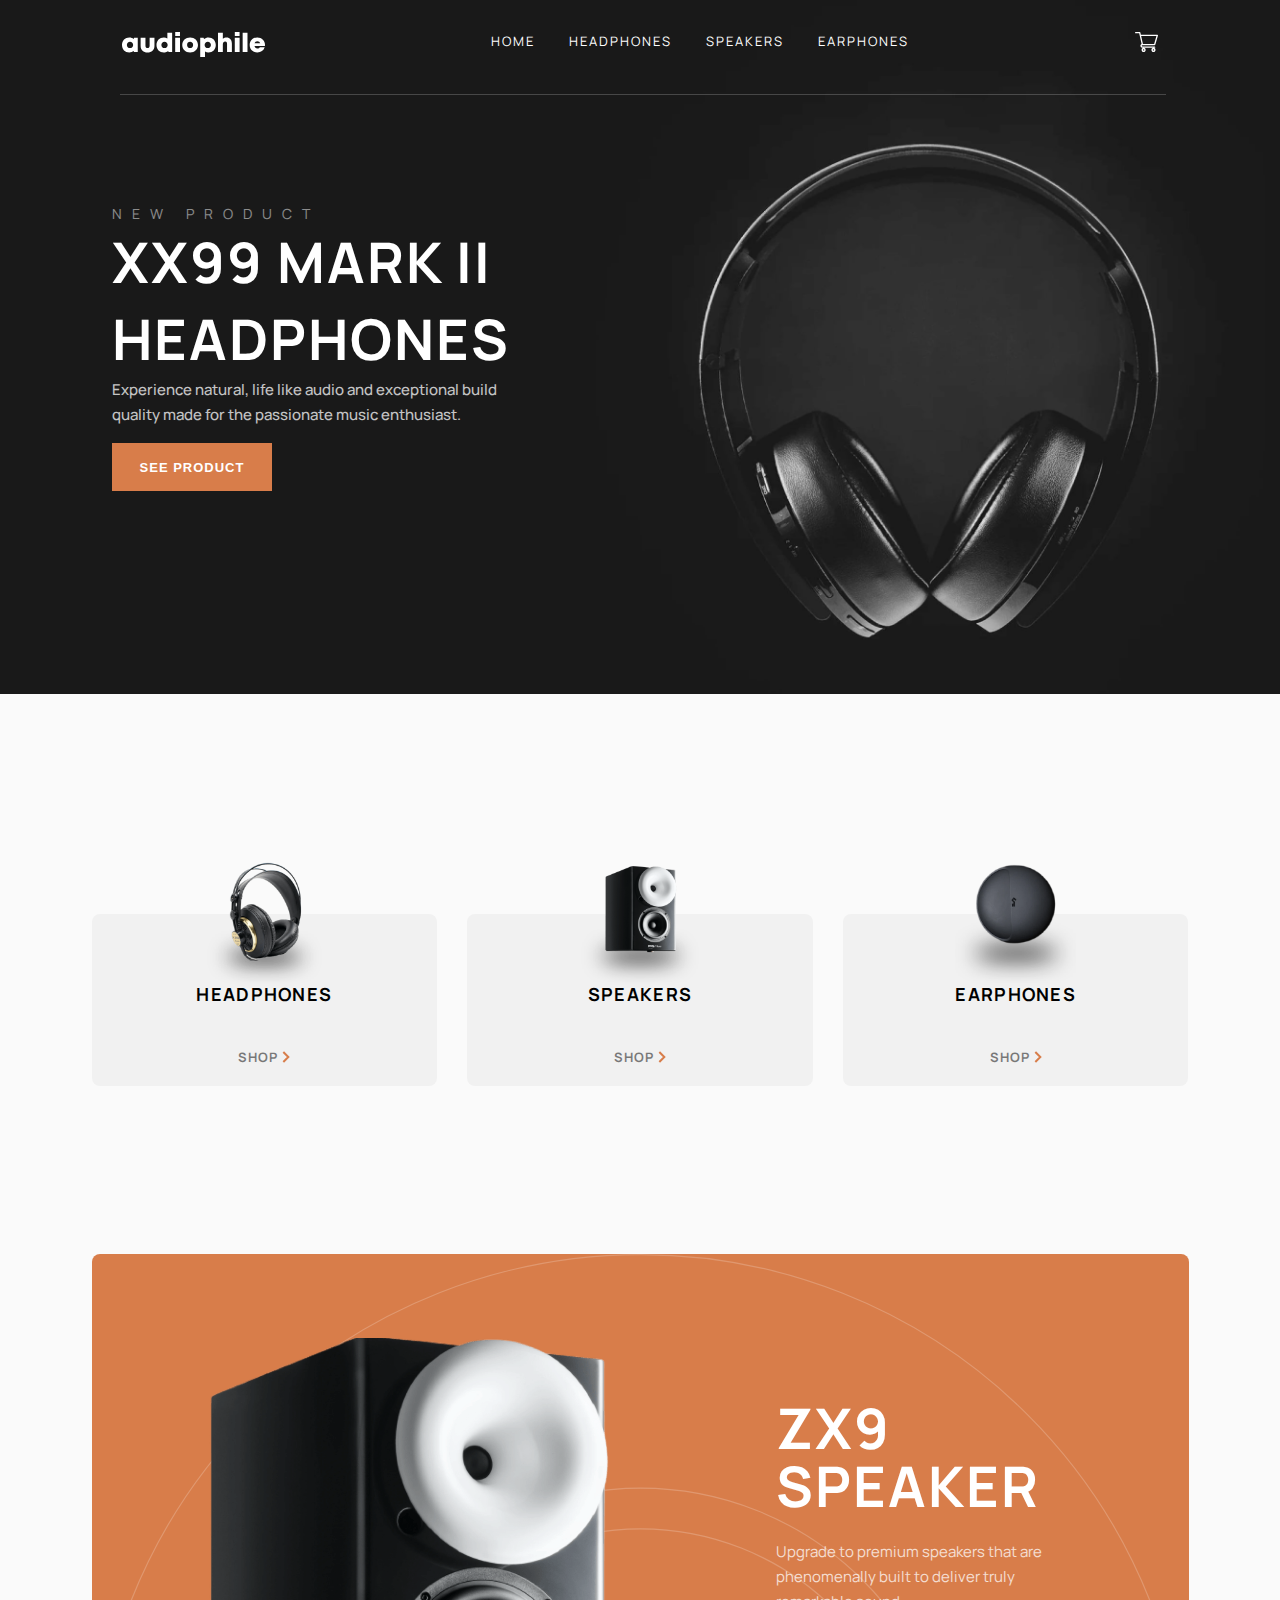
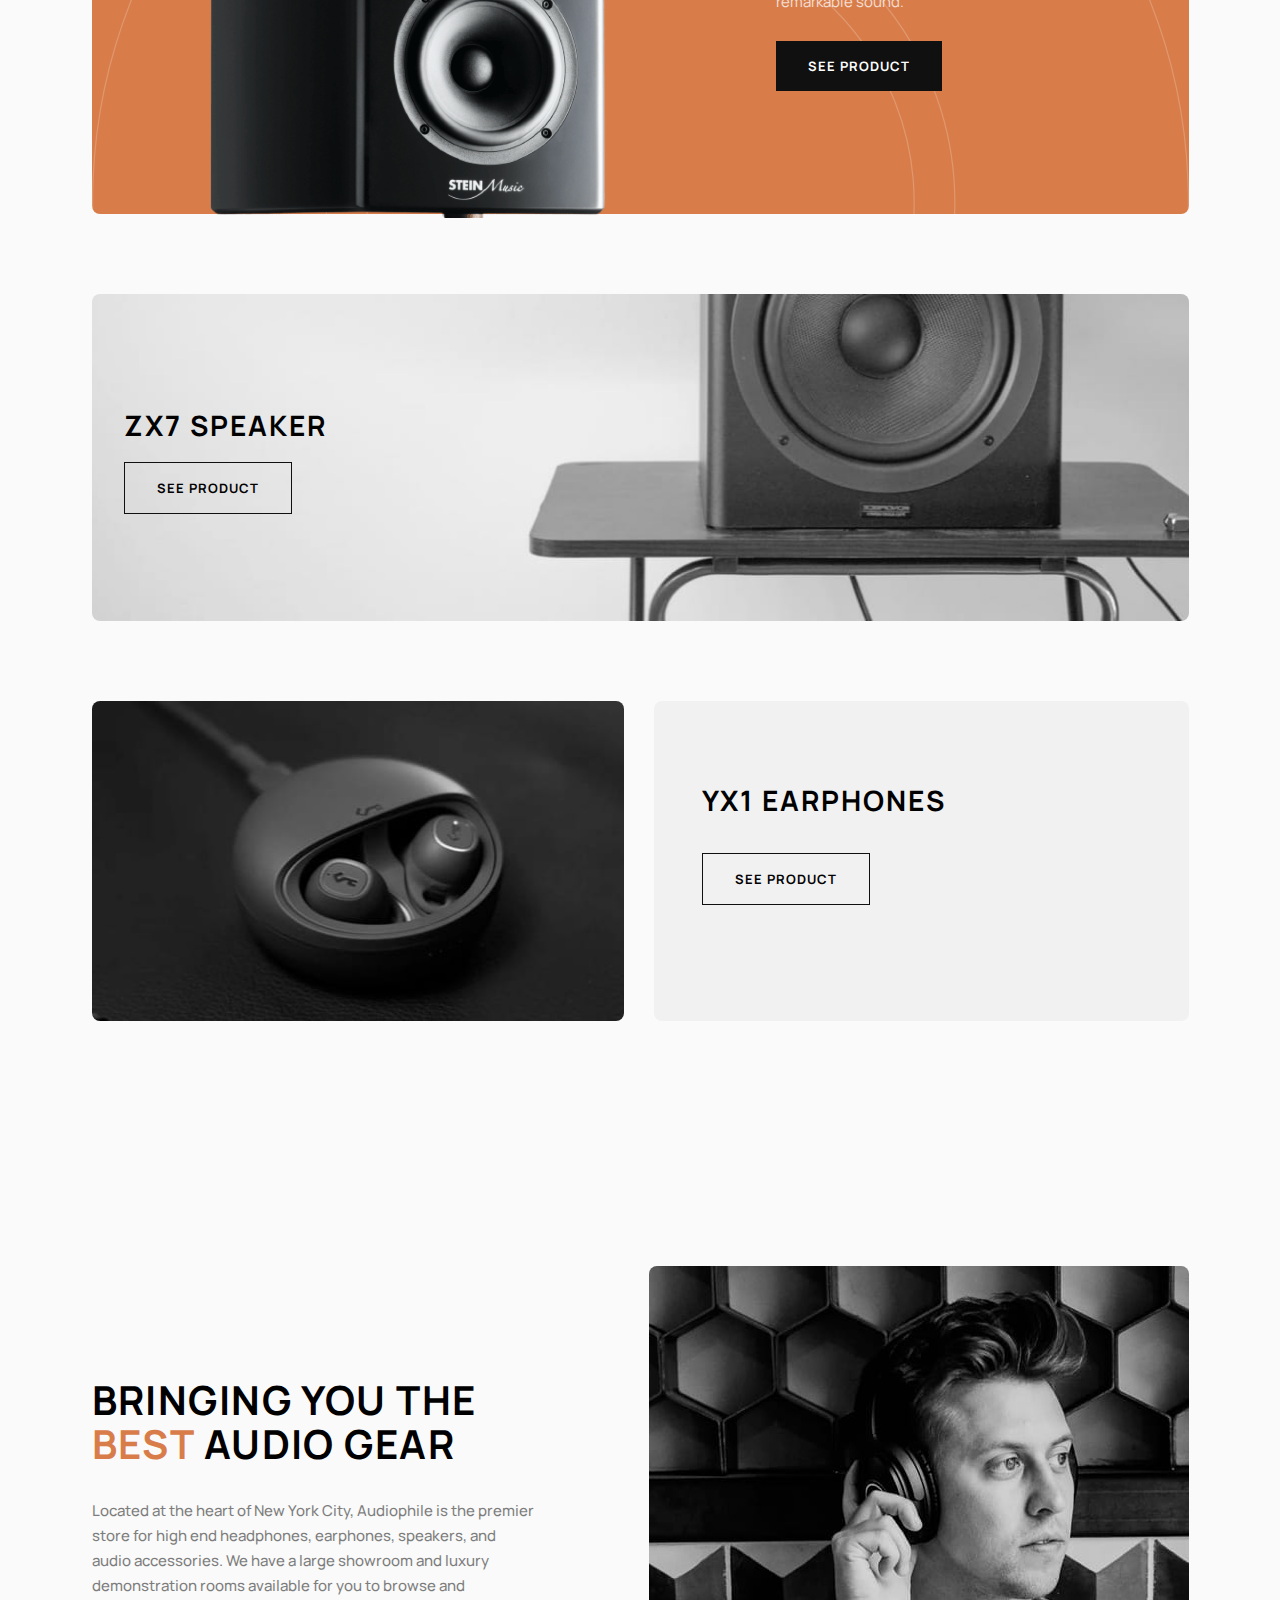
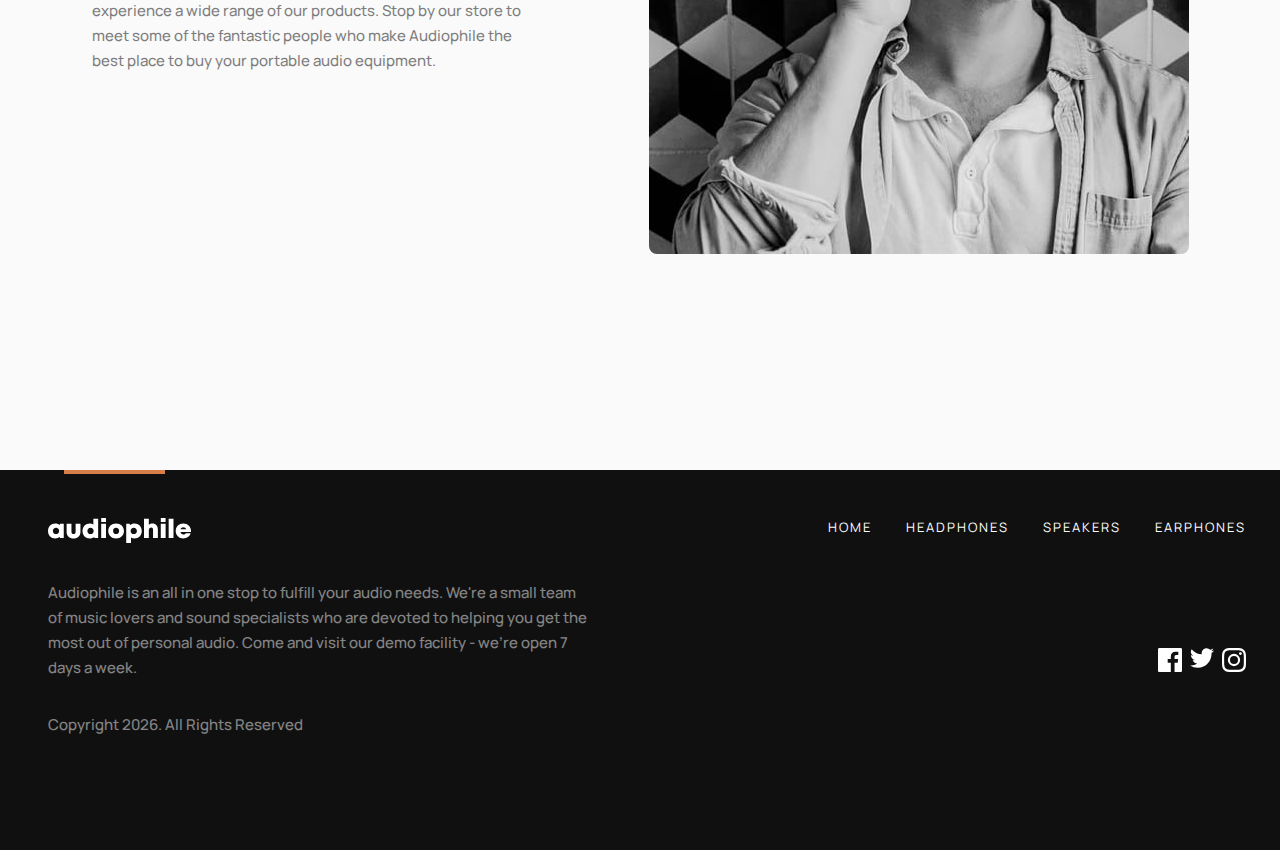
==== index.html @ dd39968d "updated files" ====
<!DOCTYPE html>
<html lang="en">
  <head>
    <meta charset="UTF-8" />
    <meta name="viewport" content="width=device-width, initial-scale=1.0" />

    <link
      rel="icon"
      type="image/png"
      sizes="32x32"
      href="./assets/favicon-32x32.png"
    />

    <title>Frontend Mentor | Audiophile e-commerce website</title>
    <link rel="stylesheet" href="style.css" />
  </head>
  <body>
    <nav class="home-nav">
      <div class="nav-logo-menu">
        <button class="menu-btn">
          <img
            src="./assets/shared/tablet/icon-hamburger.svg"
            alt="menu-icon"
          />
        </button>
        <a href="index.html" class="logo"
          ><img src="./assets/shared/desktop/logo.svg" alt="logo"
        /></a>
      </div>

      <ul class="nav-links">
        <li class="nav-link"><a href="index.html"> Home</a></li>
        <li class="nav-link"><a href="headphones.html"> Headphones</a></li>
        <li class="nav-link"><a href="speakers.html"> Speakers</a></li>
        <li class="nav-link"><a href="earphones.html"> Earphones</a></li>
      </ul>
      <div class="nav-cart-section">
        <img
          class="nav-cart"
          src="assets/shared/desktop/icon-cart.svg"
          alt="cart"
        />
      </div>
      <div class="side-menu hide">
        <div class="nav-logo-menu">
          <a href="index.html" class="logo"
            ><img src="./assets/shared/desktop/logo.svg" alt="logo"
          /></a>
          <span class="remove-menu"><i class="bi bi-x-lg"></i></span>
        </div>
        <ul class="side-links">
          <li class="nav-link">
            <i class="bi bi-house"></i><a href="index.html"> Home</a>
          </li>
          <li class="nav-link">
            <i class="bi bi-headphones"></i
            ><a href="headphones.html"> Headphones</a>
          </li>
          <li class="nav-link">
            <i class="bi bi-speaker"></i><a href="speakers.html"> Speakers</a>
          </li>
          <li class="nav-link">
            <i class="bi bi-earbuds"></i><a href="earphones.html"> Earphones</a>
          </li>
        </ul>
      </div>
    </nav>

    <div class="nav-border-bottom"></div>

    <div class="hero">
      <div class="hero-content">
        <p class="hero-subtitle">New product</p>
        <h1>XX99 Mark II Headphones</h1>
        <p>
          Experience natural, life like audio and exceptional build quality made
          for the passionate music enthusiast.
        </p>
        <button class="hero-button btn btn-primary">
          <a href="product-xx99-mark-two-headphones.html">See product</a>
        </button>
      </div>
    </div>
    <main>
      <article class="product-list-home">
        <!-- headphones -->
        <section>
          <img
            src="assets/shared/desktop/image-category-thumbnail-headphones.png"
            alt="speakers"
            class="thumbnail"
          />
          <h4>Headphones</h4>
          <a href="headphones.html" class="shop">
            <span>Shop </span
            ><img
              src="assets/shared/desktop/icon-arrow-right.svg"
              alt="right arrow"
              class="right-arrow"
          /></a>
        </section>
        <!-- speakers -->
        <section>
          <img
            src="assets/shared/desktop/image-category-thumbnail-speakers.png"
            alt="speaker"
            class="thumbnail"
          />
          <h4>Speakers</h4>
          <a href="speakers.html" class="shop"
            ><span>Shop </span>
            <img
              src="assets/shared/desktop/icon-arrow-right.svg"
              alt="right arrow"
              class="right-arrow"
          /></a>
        </section>
        <!-- earphones -->
        <section>
          <img
            src="assets/shared/desktop/image-category-thumbnail-earphones.png"
            alt="earphones"
            class="thumbnail"
          />
          <h4>Earphones</h4>
          <a href="earphones.html" class="shop"
            ><span>Shop </span
            ><img
              src="assets/shared/desktop/icon-arrow-right.svg"
              alt="right arrow"
              class="right-arrow"
          /></a>
        </section>
      </article>

      <article class="zx9-speaker-home">
        <div>
          <img
            src="assets/home/desktop/image-speaker-zx9.png"
            alt="zx9 speaker"
          />
        </div>

        <section>
          <h2>ZX9 speaker</h2>
          <p>
            Upgrade to premium speakers that are phenomenally built to deliver
            truly remarkable sound.
          </p>
          <a href="product-zx9-speaker.html" class="btn btn-dark"
            >see product</a
          >
        </section>
      </article>

      <article class="zx7-speaker-home">
        <div>
          <h2>ZX7 speaker</h2>
          <a href="product-earphones.html" class="btn btn-light">see product</a>
        </div>
      </article>

      <article class="yx1-earphones-home">
        <div>
          <img
            src="assets/home/desktop/image-earphones-yx1.jpg"
            alt="yx1-earphones"
          />
        </div>
        <div class="yx1-earphones-section">
          <h2>YX1 earphones</h2>
          <a href="product-earphones.html" class="btn btn-light">see product</a>
        </div>
      </article>

      <!--  -->
      <article class="best-gear-home">
        <section>
          <h2>Bringing you the <span class="best"> best </span> audio gear</h2>
          <p>
            Located at the heart of New York City, Audiophile is the premier
            store for high end headphones, earphones, speakers, and audio
            accessories. We have a large showroom and luxury demonstration rooms
            available for you to browse and experience a wide range of our
            products. Stop by our store to meet some of the fantastic people who
            make Audiophile the best place to buy your portable audio equipment.
          </p>
        </section>
        <div class="audio-gear-img"></div>
      </article>

      <!-- Best audio gear -->
      <!-- <article class="page-product reverse-div" id="audio-gear">
     
      <div class="page-product-info reverse-text">
         <h2> Bringing you the <span class="best">best</span>
           audio gear</h2> 
         <p> Located at the heart of New York City, Audiophile is the premier store for high end headphones,
  earphones, speakers, and audio accessories. We have a large showroom and luxury demonstration
  rooms available for you to browse and experience a wide range of our products. Stop by our store
  to meet some of the fantastic people who make Audiophile the best place to buy your portable
  audio equipment.</p>
  
  
  
      </div>
        <div class="audio-gear-img page-product-img reverse-img">

      </div>
      
    </article> -->
    </main>

    <footer>
      <div class="footer-border"></div>
      <div>
        <a href="index.html" class="footer-logo"
          ><img src="assets/shared/desktop/logo.svg" alt="logo"
        /></a>
        <p class="footer-info">
          Audiophile is an all in one stop to fulfill your audio needs. We're a
          small team of music lovers and sound specialists who are devoted to
          helping you get the most out of personal audio. Come and visit our
          demo facility - we’re open 7 days a week.
        </p>
        <!-- html & actual year -->
        <p class="copyright">
          Copyright <span class="year"></span>. All Rights Reserved
        </p>
      </div>

      <div class="footer-left">
        <ul class="footer-links">
          <li class="footer-link"><a href="index.html"> Home</a></li>
          <li class="footer-link"><a href="headphones.html"> Headphones</a></li>
          <li class="footer-link"><a href="speakers.html"> Speakers</a></li>
          <li class="footer-link"><a href="earphones.html"> Earphones</a></li>
        </ul>
        <!-- social links -->
        <div class="social-links-footer">
          <!-- facebook -->
          <a href="https://www.facebook.com/" target="_blank">
            <svg width="24" height="24" xmlns="http://www.w3.org/2000/svg">
              <path
                d="M22.675 0H1.325C.593 0 0 .593 0 1.325v21.351C0 23.407.593 24 1.325 24H12.82v-9.294H9.692v-3.622h3.128V8.413c0-3.1 1.893-4.788 4.659-4.788 1.325 0 2.463.099 2.795.143v3.24l-1.918.001c-1.504 0-1.795.715-1.795 1.763v2.313h3.587l-.467 3.622h-3.12V24h6.116c.73 0 1.323-.593 1.323-1.325V1.325C24 .593 23.407 0 22.675 0z"
                fill="#FFF"
                fill-rule="nonzero"
              />
            </svg>
          </a>
          <!-- twitter -->
          <a href="https://twitter.com/home" target="_blank">
            <svg width="24" height="20" xmlns="http://www.w3.org/2000/svg">
              <path
                d="M24 2.557a9.83 9.83 0 01-2.828.775A4.932 4.932 0 0023.337.608a9.864 9.864 0 01-3.127 1.195A4.916 4.916 0 0016.616.248c-3.179 0-5.515 2.966-4.797 6.045A13.978 13.978 0 011.671 1.149a4.93 4.93 0 001.523 6.574 4.903 4.903 0 01-2.229-.616c-.054 2.281 1.581 4.415 3.949 4.89a4.935 4.935 0 01-2.224.084 4.928 4.928 0 004.6 3.419A9.9 9.9 0 010 17.54a13.94 13.94 0 007.548 2.212c9.142 0 14.307-7.721 13.995-14.646A10.025 10.025 0 0024 2.557z"
                fill="#FFF"
                fill-rule="nonzero"
              />
            </svg>
          </a>

          <!-- instagram -->
          <a href="https://www.instagram.com/" target="_blank">
            <svg width="24" height="24" xmlns="http://www.w3.org/2000/svg">
              <path
                d="M12 2.163c3.204 0 3.584.012 4.85.07 3.252.148 4.771 1.691 4.919 4.919.058 1.265.069 1.645.069 4.849 0 3.205-.012 3.584-.069 4.849-.149 3.225-1.664 4.771-4.919 4.919-1.266.058-1.644.07-4.85.07-3.204 0-3.584-.012-4.849-.07-3.26-.149-4.771-1.699-4.919-4.92-.058-1.265-.07-1.644-.07-4.849 0-3.204.013-3.583.07-4.849.149-3.227 1.664-4.771 4.919-4.919 1.266-.057 1.645-.069 4.849-.069zM12 0C8.741 0 8.333.014 7.053.072 2.695.272.273 2.69.073 7.052.014 8.333 0 8.741 0 12c0 3.259.014 3.668.072 4.948.2 4.358 2.618 6.78 6.98 6.98C8.333 23.986 8.741 24 12 24c3.259 0 3.668-.014 4.948-.072 4.354-.2 6.782-2.618 6.979-6.98.059-1.28.073-1.689.073-4.948 0-3.259-.014-3.667-.072-4.947-.196-4.354-2.617-6.78-6.979-6.98C15.668.014 15.259 0 12 0zm0 5.838a6.162 6.162 0 100 12.324 6.162 6.162 0 000-12.324zM12 16a4 4 0 110-8 4 4 0 010 8zm6.406-11.845a1.44 1.44 0 100 2.881 1.44 1.44 0 000-2.881z"
                fill="#FFF"
                fill-rule="nonzero"
              />
            </svg>
          </a>
        </div>
      </div>
    </footer>

    <aside class="cart-menu hide">
      <article class="cart-article">
        <header>
          <h3>cart <span class="cart-quantity">( 3 )</span></h3>
          <p class="remove-all">Remove all</p>
        </header>
        <div class="cart-list"></div>

        <div class="cart-total-section">
          <h4 class="total">total</h4>
          <h5 class="cart-total"></h5>
        </div>

        <div class="checkout-section">
          <button class="btn btn-primary checkout-button">
            <a href="checkout.html">checkout</a>
          </button>
        </div>
      </article>
    </aside>

    <script type="module" src="app.js"></script>
  </body>
</html>
---- style.css ----
@import url("https://fonts.googleapis.com/css2?family=Manrope:wght@500;700&display=swap");
@import url("https://cdn.jsdelivr.net/npm/bootstrap-icons@1.11.3/font/bootstrap-icons.min.css");

*,
::before,
::after {
  margin: 0;
  padding: 0;
  box-sizing: border-box;
}
:root {
  /* base colors - body and typography*/
  --gray-dark: #f1f1f1;
  --gray-light: #fafafa;
  --text-color: #000000;

  /* primary colors */
  --primary-color: #d87d4a;
  --primary-color-light: #fbaf85;

  /* neutrals */
  --white: #ffffff;
  --black: #101010;
}

body {
  font-family: "Manrope", sans-serif;
  background-color: var(--gray-light);
}

/* *******************  navigation  ************************** */
nav {
  /* background-color: var(--text-color); */
  display: flex;
  justify-content: space-between;
  padding: 2rem 121.6px;
  position: relative;
  z-index: 1;
}

a {
  color: var(--white);
  text-decoration: none;
}
button.add {
  color: var(--white);
}

ul {
  list-style: none;
  display: flex;
  gap: 34px;
  font-size: 13px;
  letter-spacing: 2px;
  text-transform: uppercase;
}

.nav-border-bottom {
  width: 81.75%;
  height: 0.1px;
  background-color: var(--white);
  opacity: 0.2;
  margin: 0 7.5rem;
  position: relative;
  z-index: 1;
}

.nav-link a:hover {
  color: var(--primary-color);
}
.nav-logo-menu {
  display: flex;
  gap: 1.5rem;
}
.menu-btn {
  border: none;
  background-color: transparent;
  cursor: pointer;
  display: none;
}

/* *****************   Cart    ************************** */
.nav-cart {
  cursor: pointer;
}
aside.cart-menu {
  background-color: rgba(0, 0, 0, 0.5);
  position: absolute;
  top: 0;
  bottom: 0;
  left: 0;
  right: 0;
}
.cart-article {
  display: grid;
  gap: 1rem;
  width: 377px;
  height: max-content;
  background-color: var(--white);
  position: absolute;
  right: 9%;
  top: 20%;
  border-radius: 8px;
  padding: 1rem;
  z-index: 999;
}
.cart-article header {
  display: flex;

  justify-content: space-between;
}
.cart-article header h3 {
  text-transform: uppercase;
}
.cart-article header p.remove-all {
  cursor: pointer;
}

.remove-all {
  color: gray;
  text-decoration: underline;
}
.remove-all:hover {
  color: var(--primary-color);
  text-decoration: underline;
}
.cart-article .cart-list-item {
  display: flex;
  text-transform: uppercase;
  gap: 1rem;
}
/* .cart-item-info{
  vertical-align: middle;
} */
.cart-item-info h5 {
  font-size: 15px;
  font-style: normal;
  font-weight: 700;
  line-height: 25px;
}
.total {
  font-size: 15px;
  font-style: normal;
  font-weight: 500;
  line-height: 25px;
  opacity: 0.5;
}
.cart-price {
  color: var(--text-color);
  font-size: 14px;
  font-style: normal;
  font-weight: 700;
  opacity: 0.5;
}
.cart-total {
  font-size: 18px;
  font-style: normal;
  font-weight: 700;
  line-height: normal;
  text-transform: uppercase;
}
.cart-article .cart-list-item img {
  width: 64px;
  height: 64px;
  border-radius: 8px;
  margin-bottom: 20px;
}

.cart-article .cart-list-item {
  display: flex;
  justify-content: space-between;
  /* gap: 1rem; */
}
.cart-article .cart-list-item > div {
  display: flex;
  gap: 1rem;
}

.cart-article .cart-total-section {
  display: flex;
  justify-content: space-between;
  text-transform: uppercase;
  gap: 1rem;
}
.cart-increase-decrease {
  align-self: baseline;
}
.cart-increase-decrease .add-minus-btn {
  width: 96px;
  height: 32px;
}
.checkout-section {
  width: 100%;
}
.checkout-section .btn {
  color: white;
  width: 100%;
  height: 48px;
}
.hide {
  display: none;
}

.show {
  display: block;
}

.hero {
  background-image: url("./assets/home/desktop/image-hero.jpg");
  background-repeat: no-repeat;
  background-size: cover;
  height: 700px;
  margin-top: -100px;
  margin-bottom: 60px;
}

.hero-content {
  position: relative;
  z-index: 1;
  color: #d87d4a;
  top: 30%;
  margin-left: 7rem;
  width: 398px;
  height: 346px;
}

.hero-content h1 {
  color: var(--white);
  text-transform: uppercase;
  font-size: 56px;
  letter-spacing: 2px;
}

.hero-content p {
  color: var(--white);
  font-size: 15px;
  font-style: normal;
  font-weight: 500;
  line-height: 25px;
  opacity: 0.75;
}

.hero-content p.hero-subtitle {
  color: var(--white);
  font-size: 14px;
  font-style: normal;
  font-weight: 400;
  line-height: normal;
  letter-spacing: 10px;
  text-transform: uppercase;
  opacity: 0.4964;
}

.hero-content button {
  margin-top: 1rem;
}

/* buttons */
.btn {
  width: 160px;
  height: 48px;
  border: none;
  cursor: pointer;
  font-size: 13px;
  font-style: normal;
  font-weight: 700;
  line-height: normal;
  letter-spacing: 1px;
  text-transform: uppercase;
}
.btn-primary {
  background-color: var(--primary-color);
}

.btn-primary:hover {
  background-color: var(--primary-color-light);
  transition: all 0.3 linear;
}
.btn-dark {
  background-color: var(--black);
  color: var(--white);
  padding: 1rem 2rem;
}
.btn-dark:hover {
  background-color: gray;
  transition: all 0.3 linear;
}
.btn-light {
  border: 1px solid var(--black);
  color: var(--text-color);
  background-color: transparent;
  padding: 1rem 2rem;
}

.btn-light:hover {
  background-color: var(--black);
  color: var(--white);
  transition: all 0.3 linear;
}

/* main */
main {
  display: grid;
  place-content: center;
  padding: 3rem 165px;
  width: 100vw;
}

/* product-list-home */

.product-list-home {
  width: 100%;
  display: grid;
  grid-template-columns: repeat(3, 1fr);
  grid-auto-rows: 204px;
  gap: 30px;
  position: relative;
  margin-top: 5rem;
}

.product-list-home section {
  background-color: var(--gray-dark);
  text-align: center;
  margin-top: 2rem;
  display: grid;
  place-items: center;
  border-radius: 8px;
}

.product-list-home section img.thumbnail {
  width: 121.489px;
  height: 146px;
  object-fit: cover;
  object-position: center;
  position: absolute;
  top: 0;
  padding-bottom: 1rem;
  margin-top: -20px;
}
.product-list-home section h4 {
  padding-top: 3rem;
  font-size: 18px;
  font-weight: 700;
  letter-spacing: 1.286px;
  text-transform: uppercase;
}

a.shop span {
  color: var(--text-color);
  font-size: 13px;
  font-style: normal;
  font-weight: 700;
  line-height: normal;
  letter-spacing: 1px;
  text-transform: uppercase;
  opacity: 0.5;
}
a.shop span:hover {
  color: var(--primary-color);
  opacity: 1;
}

a.shop img {
  vertical-align: middle;
}

/*****************************  zx9 speakers *********************************/

.zx9-speaker-home {
  width: 100%;
  height: 560px;
  background-color: var(--primary-color);
  background-image: url("./assets/home/desktop/pattern-circles.svg");
  background-size: cover;
  background-repeat: no-repeat;
  margin-top: 10.5rem;
  padding: 0 4rem;
  display: flex;
  justify-content: space-between;
  position: relative;
  color: var(--white);
  border-radius: 8px;
}
.zx9-speaker-home img {
  width: 400px;
  height: 480px;
  object-fit: cover;
  object-position: center;
  position: absolute;
  left: 117.49px;
  bottom: 0;
  margin-bottom: -4px;
}

.zx9-speaker-home section {
  padding-top: 15%;
  padding-right: 3rem;
  /* margin-left: 138.28; */
  width: 349px;
  height: 303px;
}

.zx9-speaker-home h2 {
  font-size: 56px;
  font-style: normal;
  font-weight: 700;
  line-height: 58px;
  letter-spacing: 2px;
  text-transform: uppercase;
  padding-bottom: 24px;
}

.zx9-speaker-home p {
  font-size: 15px;
  line-height: 25px;
  opacity: 0.75;
  padding-bottom: 40px;
}

/* ******************      zx7     ****************** */

.zx7-speaker-home {
  width: 100%;
  height: 327px;
  background-image: url("./assets/home/desktop/image-speaker-zx7.jpg");
  background-repeat: no-repeat;
  background-size: cover;
  background-position: center;
  margin-top: 5rem;
  border-radius: 8px;
}
.zx7-speaker-home div {
  margin-top: 5rem;
  margin-left: 2rem;
  width: 540px;
}

.zx7-speaker-home h2 {
  padding: 2rem 0;
  font-size: 28px;
  font-style: normal;
  font-weight: 700;
  line-height: normal;
  letter-spacing: 2px;
  text-transform: uppercase;
}

.zx7-speaker-home a {
  margin: 2rem 0;
}

.yx1-earphones-home {
  display: flex;
  width: 100%;
  margin: 5rem 0;
  gap: 30px;
  height: 320px;
}

.yx1-earphones-home div {
  width: 50%;
}
.yx1-earphones-section h2 {
  font-size: 28px;
  font-style: normal;
  font-weight: 700;
  line-height: normal;
  letter-spacing: 2px;
  text-transform: uppercase;
  padding-bottom: 3rem;
}

.yx1-earphones-home img {
  width: 100%;
  height: 320px;
  border-radius: 8px;
}

.yx1-earphones-section a {
  margin: 2rem 0;
}

.yx1-earphones-section {
  width: 50%;
  background-color: var(--gray-dark);
  border-radius: 8px;
  padding-left: 3rem;
  padding-top: 5rem;
}

.best-gear-home {
  display: grid;
  grid-template-columns: 1fr 1fr;
  gap: 7rem;
  margin-top: 165px;
  height: 588px;
  width: 100%;
}
.best-gear-home section {
  width: 445px;
  height: 100%;
  padding: 2rem 0;
  margin: 5rem 0;
}
.best-gear-home section h2 {
  font-size: 40px;
  font-weight: 700;
  line-height: 44px;
  letter-spacing: 1.429px;
  text-transform: uppercase;
  padding-bottom: 32px;
}
.best-gear-home section p {
  opacity: 0.5;
  font-size: 15px;
  font-weight: 500;
  line-height: 25px;
  height: 175px;
}
.best {
  color: var(--primary-color);
}

.best-gear-home div.audio-gear-img {
  background-image: url("./assets/shared/desktop/image-best-gear.jpg");
  background-repeat: no-repeat;
  background-size: cover;
  background-position: center;
  border-radius: 8px;
  width: 540px;
}

/* footer */
footer {
  margin-top: 10.5rem;
  background-color: var(--black);
  color: var(--gray-light);
  display: flex;
  padding: 3rem;
  height: 380px;
  gap: 0 15rem;
  position: relative;
}
.footer-border {
  width: 101px;
  height: 4px;
  background-color: var(--primary-color);
  position: absolute;
  left: 5%;
  top: 0;
}
footer a {
  color: var(--white);
  text-decoration: none;
}
.footer-link a:hover {
  color: var(--primary-color);
}

footer p {
  width: 540px;
  opacity: 0.5;
  padding-top: 2rem;
  font-size: 15px;
  font-weight: 500;
  line-height: 25px;
}
.footer-left {
  justify-self: flex-end;
}

/* social links */
.social-links-footer {
  display: flex;
  justify-content: flex-end;
  gap: 0.5rem;
  padding-top: 7rem;
  cursor: pointer;
}

svg path:hover {
  fill: var(--primary-color);
}
/* *******************************checkout************************************************** */

.form-heading {
  color: var(--primary-color);
  font-size: 13px;
  font-style: normal;
  font-weight: 700;
  line-height: 25px;
  letter-spacing: 0.929px;
  text-transform: uppercase;
  padding-bottom: 1rem;
}
/* billing */
.form-info {
  display: grid;
}

.grid-1 {
  grid-column: 1;
  grid-row: 1;
}
.grid-2 {
  grid-column: 2;
  grid-row: 1;
}

#form .form-container .form-info div input {
  width: 95%;
}

div.order-items p.quantity-text {
  cursor: pointer;
}

#name,
#zip {
  margin-bottom: 1rem;
}
#address {
  width: 100%;
  margin-bottom: 1rem;
}
.first {
  grid-area: first;
}
.second {
  grid-area: second;
}

/* form & summary */
#form {
  display: flex;
  gap: 1.5rem;
  margin-top: 1rem;
  margin-bottom: 5rem;
}
#form .form-container {
  background-color: var(--white);
  border-radius: 8px;
  padding: 2rem;
  width: 730px;
  height: max-content;
}
#form header {
  margin-bottom: 2rem;
}
#form header h1 {
  font-size: 32px;
  font-style: normal;
  font-weight: 700;
  line-height: 36px;
  letter-spacing: 1.143px;
  text-transform: uppercase;
}

/* input */
#form .form-container input {
  padding: 16px 20px;
  border-radius: 8px;
  border: 1px solid #cfcfcf;
  background: #fff;
}

input:focus-visible {
  outline: 2px var(--primary-color) solid;
}

.red {
  color: #cd2c2c;
}

input[type="text"] {
  font-family: "Manrope", sans-serif;
  font-weight: bold;
  /* color: white; */
  caret-color: var(--primary-color);
}

form input.radio {
  accent-color: var(--primary-color);
}

input::placeholder {
  font-weight: bold;
  color: var(--text-color);
  opacity: 0.5;
}

.e-section {
  display: flex;
  width: 100%;
  gap: 1rem;
}
.pay {
  display: grid;
  grid-template-columns: 1fr 1fr;
}
.pay input {
  width: 100%;
}
.e-section div {
  width: 100%;
}
.e-section div input {
  width: 100%;
}

ul.radio-input {
  display: block;
  cursor: pointer;
}

ul.radio-input li {
  display: flex;
  padding: 16px 20px;
  border-radius: 8px;
  border: 1px solid #cfcfcf;
  background: #fff;
  margin-bottom: 1rem;
  width: 100%;
}

ul.radio-input li.active-color {
  border-color: var(--primary-color);
  accent-color: var(--primary-color);
}

ul.radio-input li:hover {
  border-color: var(--primary-color);
}

ul.radio-input li input {
  display: inline-block;
  vertical-align: middle;
  width: 20px;
  height: 20px;
  margin-right: 10px;
  text-align: center;
}

ul.radio-input li label {
  font-weight: bolder;
}

#form .form-container div {
  margin-bottom: 2rem;
}

form label {
  display: block;
  color: #000;
  font-size: 12px;
  font-style: normal;
  font-weight: 700;
  line-height: normal;
  letter-spacing: -0.214px;
  padding-bottom: 0.5rem;
  text-transform: capitalize;
}

.cash-on {
  display: flex;
  gap: 2rem;
}
.cash-on.hide {
  display: none;
}
.cash-on img {
  width: 48px;
  height: 48px;
}
.cash-on p {
  color: #000;
  font-family: Manrope;
  font-size: 15px;
  font-style: normal;
  font-weight: 500;
  line-height: 25px; /* 166.667% */
  opacity: 0.5;
  width: 554px;
}
.e-section.hide {
  display: none;
}

/* summary */
.summary {
  background-color: var(--white);
  border-radius: 8px;
  padding: 2rem;
  width: 350px;
  height: max-content;
}
.summary header {
  text-transform: uppercase;
  padding-bottom: 1rem;
}

.summary img {
  width: 64px;
  height: 64px;
  border-radius: 8px;
}
.summary-list-item {
  display: flex;
  justify-content: space-between;
}
.summary-list-item > div {
  display: flex;
  gap: 1rem;
  text-transform: uppercase;
  margin-bottom: 1rem;
}
.summary-item-quantity {
  font-size: 15px;
  font-style: normal;
  font-weight: 700;
  line-height: 25px;
  opacity: 0.5;
}
.summary-total-section,
.Shipping-total-section,
.vat-total-section,
.grand-total-section {
  display: flex;
  justify-content: space-between;
  gap: 0.5rem;
}
h4.summary-heading {
  font-size: 15px;
  font-style: normal;
  font-weight: 500;
  line-height: 25px;
  text-transform: uppercase;
  opacity: 0.5;
}
h5.totals {
  color: var(--text-color);
  font-size: 18px;
  font-style: normal;
  font-weight: 700;
  line-height: normal;
  text-transform: uppercase;
}
.summary .grand-total-section h5.grand-total {
  color: var(--primary-color);
}
button.continue-btn {
  color: var(--white);
  width: 100%;
  margin-top: 1rem;
}
.all-totals {
  display: grid;
  gap: 1rem;
  padding-top: 1rem;
}
/* error message */
.input-cont {
  position: relative;
}
.err-msg {
  color: #cd2c2c;
  text-align: right;
  font-family: Manrope;
  font-size: 12px;
  font-style: normal;
  font-weight: 500;
  line-height: normal;
  letter-spacing: -0.214px;
  position: absolute;
  top: 0;
  right: 1rem;
}
#form .form-container .input-cont input.error-input {
  border: 2px solid #cd2c2c;
}

/* thank you for your order section */

aside.order-section {
  background-color: rgba(0, 0, 0, 0.5);
  position: absolute;
  top: 0;
  left: 0;
  right: 0;
  display: grid;
  place-items: center;
  height: max-content;
}

.order-section.hide {
  display: none;
}

aside.order-section article.thank-you {
  background-color: var(--white);
  width: 540px;
  height: max-content;
  margin-top: 15%;
  border-radius: 8px;
  padding: 2rem;
}

.light-text {
  color: #000;
  font-family: Manrope;
  font-size: 12px;
  font-style: normal;
  font-weight: 700;
  line-height: normal;
  letter-spacing: -0.214px;
  opacity: 0.5;
  margin-top: 1rem;
}
.gray-text {
  color: var(--text-color);
  font-family: Manrope;
  font-size: 15px;
  font-style: normal;
  font-weight: 500;
  line-height: 25px;
  opacity: 0.5;
}
.thank-you h2 {
  color: var(--text-color);
  font-size: 32px;
  font-style: normal;
  font-weight: 700;
  line-height: 36px;
  letter-spacing: 1.143px;
  text-transform: uppercase;
}
.btn.back-btn {
  color: var(--white);
  width: 100%;
}
.orders {
  display: grid;
  grid-template-columns: 1fr 1fr;
  margin-bottom: 1rem;
}
.orders .order-items article > section {
  display: flex;
  gap: 1rem;
}
.order-items hr {
  background-color: gray;
}
.orders .order-items {
  padding: 1rem;
  background-color: var(--gray-dark);
  border-top-left-radius: 8px;
  border-bottom-left-radius: 8px;
  text-align: center;
}
.orders .order-total {
  padding: 1rem;
  background-color: var(--black);
  border-top-right-radius: 8px;
  border-bottom-right-radius: 8px;
}

.orders .order-items article > section p {
  color: var(--text-color);
  font-size: 14px;
  font-style: normal;
  font-weight: 700;
  line-height: 25px;
  opacity: 0.5;
}
.orders .order-items article section img {
  width: 50px;
  height: 50px;
  border-radius: 8px;
}

.order-total div {
  width: 100%;
  margin-top: 80%;
}

.order-total div h4 {
  color: var(--white);
  font-family: Manrope;
  font-size: 15px;
  font-style: normal;
  font-weight: 500;
  line-height: 25px;
  opacity: 0.5;
  text-transform: uppercase;
}

.order-total div p {
  color: var(--white);
  font-size: 18px;
  font-style: normal;
  font-weight: 700;
  line-height: normal;
  text-transform: uppercase;
}

.hide {
  display: none;
}

/* ****************************for tablet view******************************** */

@media screen and (min-width: 500px) and (max-width: 800px) {
  .nav-links {
    display: none;
  }
  nav {
    padding: 2rem;
    position: relative;
    z-index: 1;
  }
  .menu-btn {
    display: block;
  }

  nav div.side-menu {
    background-color: var(--text-color);
    height: 450px;
    position: absolute;
    top: 0;
    left: 0;
    right: 0;
    z-index: 9;
    padding: 2rem;
    transition:  all 0.3s linear;
  }

  nav div.side-menu .side-links{
  display: grid;
  margin-left: 1rem;
  margin-top: 50px;
  }

  nav div.side-menu .side-links .nav-link i{
   margin-right: 1rem;
   font-size: 1.5rem;
  }
  

  nav .remove-menu{
    position: absolute;
    right:2rem;
  }

  
nav .remove-menu .bi-x-lg{
  color: var(--white);
  cursor: pointer;
  font-weight: 600;
  font-size: 20px;
   
}

nav .remove-menu .bi-x-lg:hover{
 color: var(--primary-color);
 
}

  main {
    padding: 90px 39px;
  }

  .hero {
    background-image: url("./assets/home/tablet/image-header.jpg");
    background-repeat: no-repeat;
    background-size: cover;
    background-position: center;
  }
  .hero img {
    width: 100%;
  }

  .hero-content {
    margin: 0 auto;
    text-align: center;
  }
  .logo {
    margin-left: 1rem;
  }
  .nav-border-bottom {
    width: 90%;
    height: 1px;
    background-color: var(--white);
    opacity: 0.2;
    margin: 0 2rem;
    position: relative;
    z-index: 1;
  }

  .product-list-home {
    gap: 10px;
    margin-top: 0;
  }
  .zx9-speaker-home img {
    width: 197.212px;
    height: 237px;
    top: 10%;
    left: 30%;
    /* right: 50%; */
  }

  .zx9-speaker-home {
    margin-top: 98px;
    width: 100%;
  }
  .zx9-speaker-home section {
    padding-top: 70%;
    /* padding-right: 3rem; */
    margin: 0 auto;
    width: 349px;
    height: 303px;
    text-align: center;
    letter-spacing: 2px;
  }
  .zx9-speaker-home section h2 {
    font-size: 56px;
  }

  .zx9-speaker-home {
    height: 700px;
  }
  .zx7-speaker-home {
    margin-top: 39px;
    width: 100%;
  }
  .yx1-earphones-section {
    padding-left: 2rem;
  }

  .yx1-earphones-home {
    gap: 10px;
    margin: 39px 0;
  }
  article.best-gear-home {
    grid-template-columns: 1fr;
    grid-template-areas:
      "image"
      "text";
    width: 100%;
    gap: 30px;
    margin-top: 60px;
  }

  .best-gear-home div.audio-gear-img {
    background-image: url("./assets/shared/tablet/image-best-gear.jpg");
    grid-area: image;
    height: 238px;
    width: 100%;
    margin-bottom: 0;
  }

  /* .best-gear-home section {
    margin-top: 300px;
    text-align: center;
    margin-left: auto;
    margin-right: auto;
    width: 100%;
    grid-area: text;
  } */

  .best-gear-home section {
    margin-top: 0;
    margin-bottom: 0;
    text-align: center;
    margin-left: auto;
    margin-right: auto;
    width: 100%;
    grid-area: text;
  }

  /* checkout  */
  #form {
    display: grid;
    gap: 1.5rem;
    margin-top: 1rem;
  }
  #form .form-container {
    width: 85vw;
  }
  .summary {
    width: 85vw;
  }

  /* order  */

  aside.order-section article.thank-you {
    margin-top: 25%;
  }

  footer {
    margin-top: 0;
    /* width: 100vw; */
    flex-direction: column;
    position: relative;
    padding: 4rem 2rem;
  }
  .footer-info {
    margin-top: 50px;
    width: 100%;
  }

  .footer-links {
    position: absolute;
    top: 35%;
    left: 5%;
  }

  /* social links */
  .social-links-footer {
    position: absolute;
    top: 52%;
    right: 50px;
  }
}

/* *****************************for mobile portrait view ***************************************/
@media screen and (max-width: 500px) {
  main {
    display: grid;
    place-content: center;
    padding: 0 24px;
  }

  .logo {
    position: absolute;
    left: 35%;
  }

  .cart-article {
    display: grid;
    width: 80vw;
  }

  .hero {
    background-image: url("./assets/home/mobile/image-header.jpg");
  }
  .hero img {
    width: 100%;
  }

  .hero-content {
    text-align: center;
    position: absolute;
    left: 10%;
    margin-left: 0;
  }

  .hero-content h1 {
    font-size: 48px;
  }

  .nav-border-bottom {
    width: 85vw;
  }
  .product-list-home {
    display: grid;
    grid-template-columns: 1fr;
    width: 75%;
    margin: 0 auto 50px;
  }

  .product-list-home section {
    position: relative;
  }

  .zx9-speaker-home {
    width: 75%;
    height: 700px;
    margin: 100px auto 30px;
  }
  .zx9-speaker-home img {
    width: 172.248px;
    height: 207px;
    left: 30%;
  }

  .zx9-speaker-home section {
    margin: 30% auto 0;
  }
  .zx9-speaker-home section h2 {
    font-size: 36px;
  }
  .zx9-speaker-home section p {
    font-size: 15px;
  }

  .zx7-speaker-home {
    width: 75%;
    margin: 30px auto;
  }
  .yx1-earphones-home {
    display: grid;
    grid-template-rows: 1fr 1fr;
    gap: 30px;
    height: 600px;
    width: 75%;
    margin: 30px auto;
  }
  .yx1-earphones-home div {
    width: 100%;
  }

  .yx1-earphones-section {
    margin-top: 0;
  }

  article.best-gear-home {
    grid-template-columns: 1fr;
    grid-template-areas:
      "image"
      "text";
    margin-bottom: 80px;
    gap: 30px;
    text-align: center;
    width: 75%;
    margin: 60px auto;
  }

  .best-gear-home section h2 {
    font-size: 28px;
    width: 327px;
  }

  .best-gear-home section {
    grid-area: text;
    width: 327px;
    text-align: center;
    justify-self: center;
  }

  .best-gear-home div.audio-gear-img {
    background-image: url("./assets/shared/mobile/image-best-gear.jpg");
    grid-area: image;
    height: 352px;
    margin-bottom: 0;
    grid-area: image;
  }

  /* checkout  */
  #form {
    display: grid;
    gap: 1.5rem;
    margin-top: 1rem;
  }
  #form .form-container {
    width: 85vw;
  }
  .form-info {
    display: grid;
  }
  .grid-1 {
    grid-column: 1 / span 2;
    grid-row: 1;
  }
  .grid-2 {
    grid-column: 1 / span 2;
    grid-row: 2;
  }
  .grid-3 {
    grid-column: 1 / span 2;
    grid-row: 3;
  }

  .pay {
    display: grid;
    grid-template-columns: 1fr;
  }

  .e-section {
    display: grid;
    width: 100%;
  }
  .summary {
    width: 85vw;
  }

  /* order  */

  .orders {
    display: grid;
    grid-template-columns: 1fr;
  }

  .orders .order-items {
    border-top-right-radius: 8px;
    border-bottom-left-radius: 0;
  }
  .orders .order-total {
    border-top-right-radius: 0;
    border-bottom-right-radius: 8px;
    border-bottom-left-radius: 8px;
  }

  aside.order-section article.thank-you {
    margin-top: 35%;
    width: 80vw;
  }

  /* footer */
  footer {
    display: grid;
    padding: 3rem;
    min-height: 700px;
    width: 100%;
    text-align: center;
    position: relative;
    place-items: center;
    padding-bottom: 2rem;
    margin-top: 200px;
  }

  .footer-border {
    width: 101px;
    left: 42%;
  }

  .footer-logo {
    margin-bottom: 2rem;
  }

  .footer-links {
    display: grid;
    position: absolute;
    top: 20%;
    place-items: center;
    text-align: center;
    width: 90vw;
  }
  .footer-info {
    width: 80vw;
    margin-top: 50%;
  }
  footer .copyright {
    width: 80vw;
    padding: 0;
  }

  /* social links */
  .social-links-footer {
    position: absolute;
    top: 75%;
    width: 80%;
    justify-content: center;
  }
}
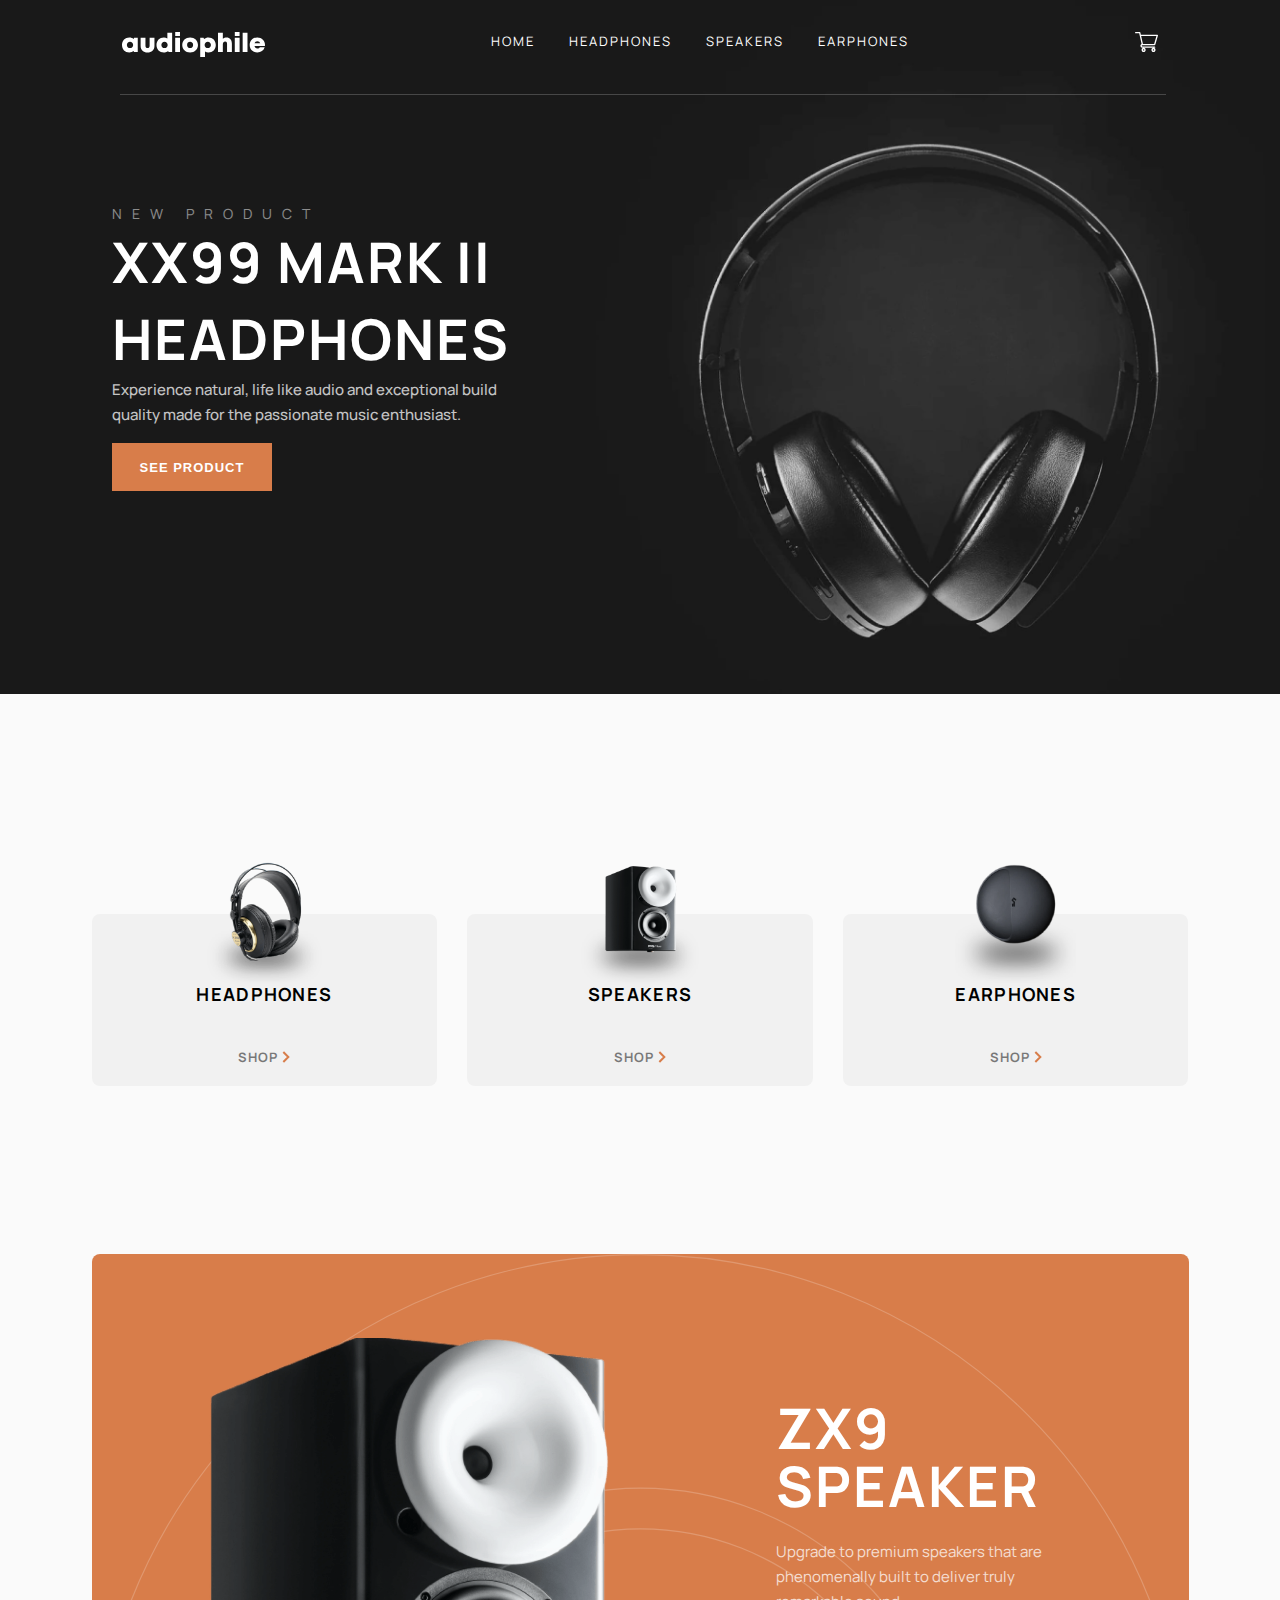
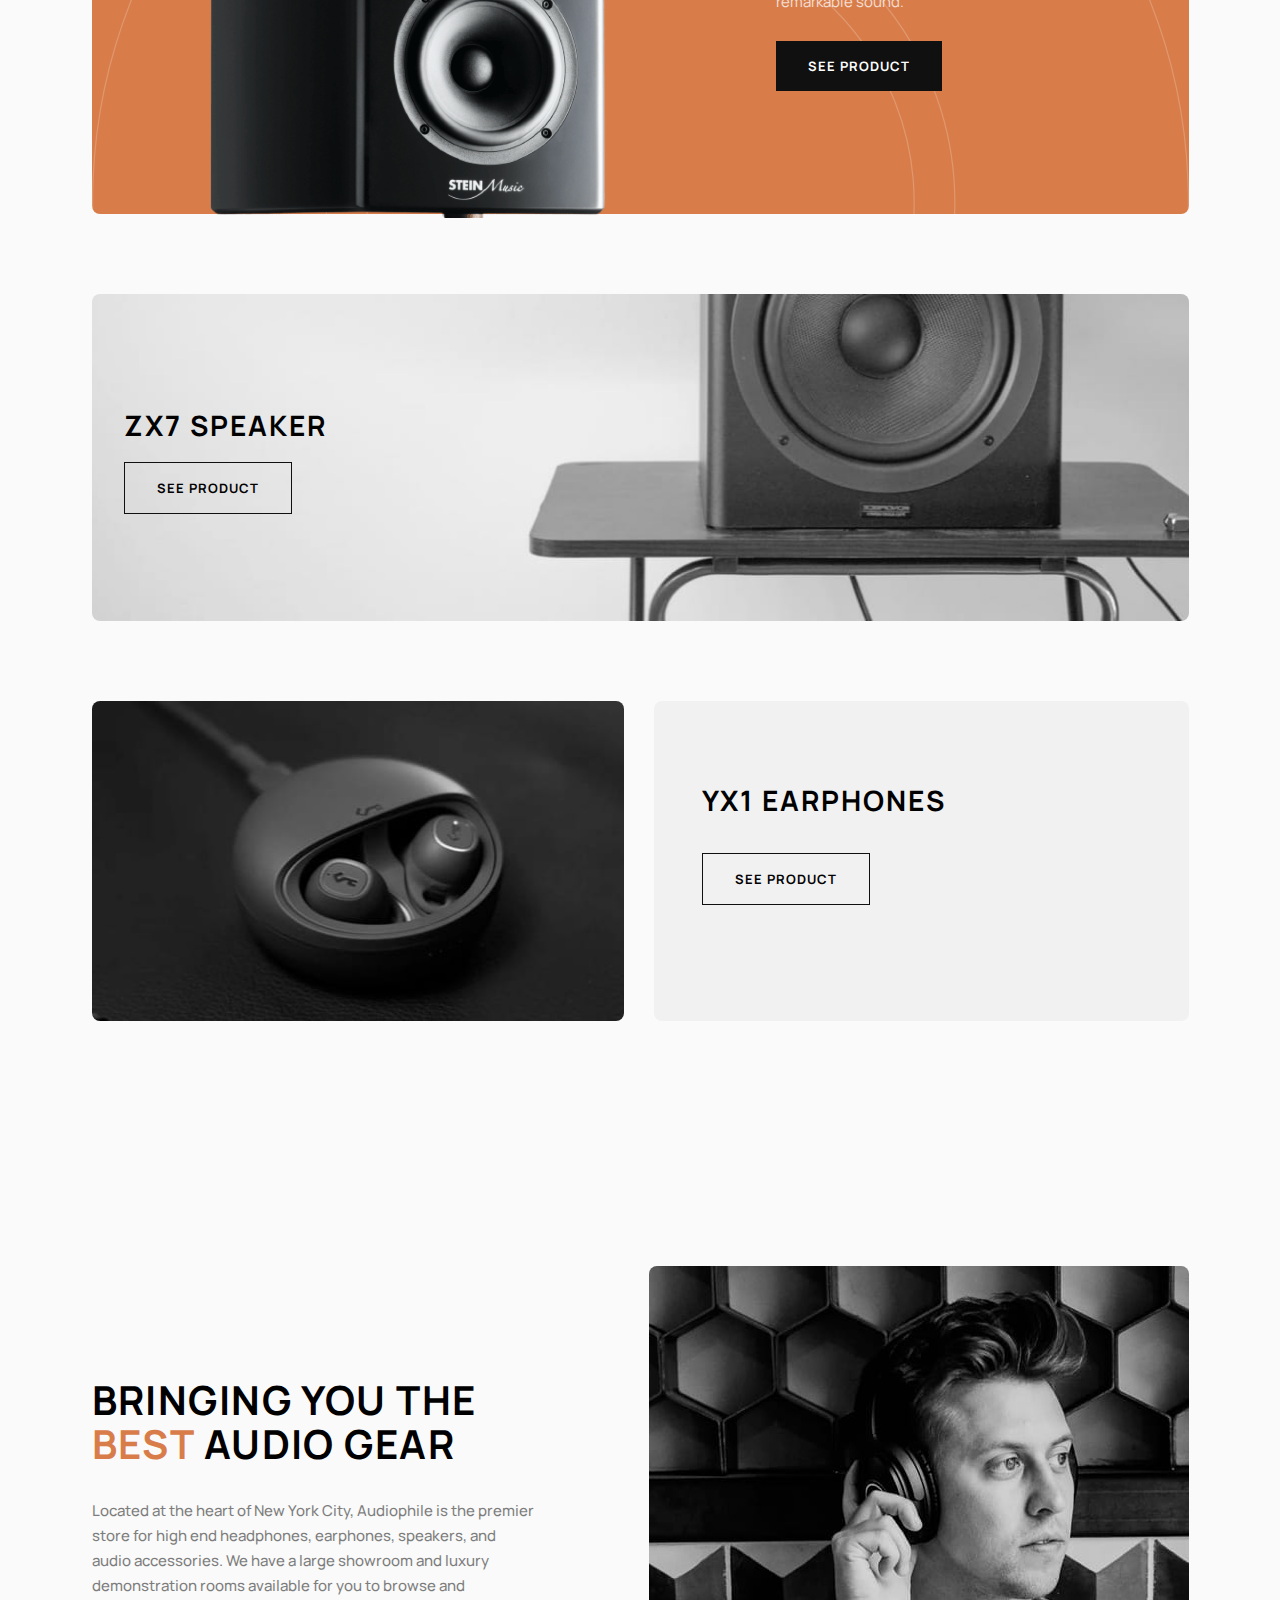
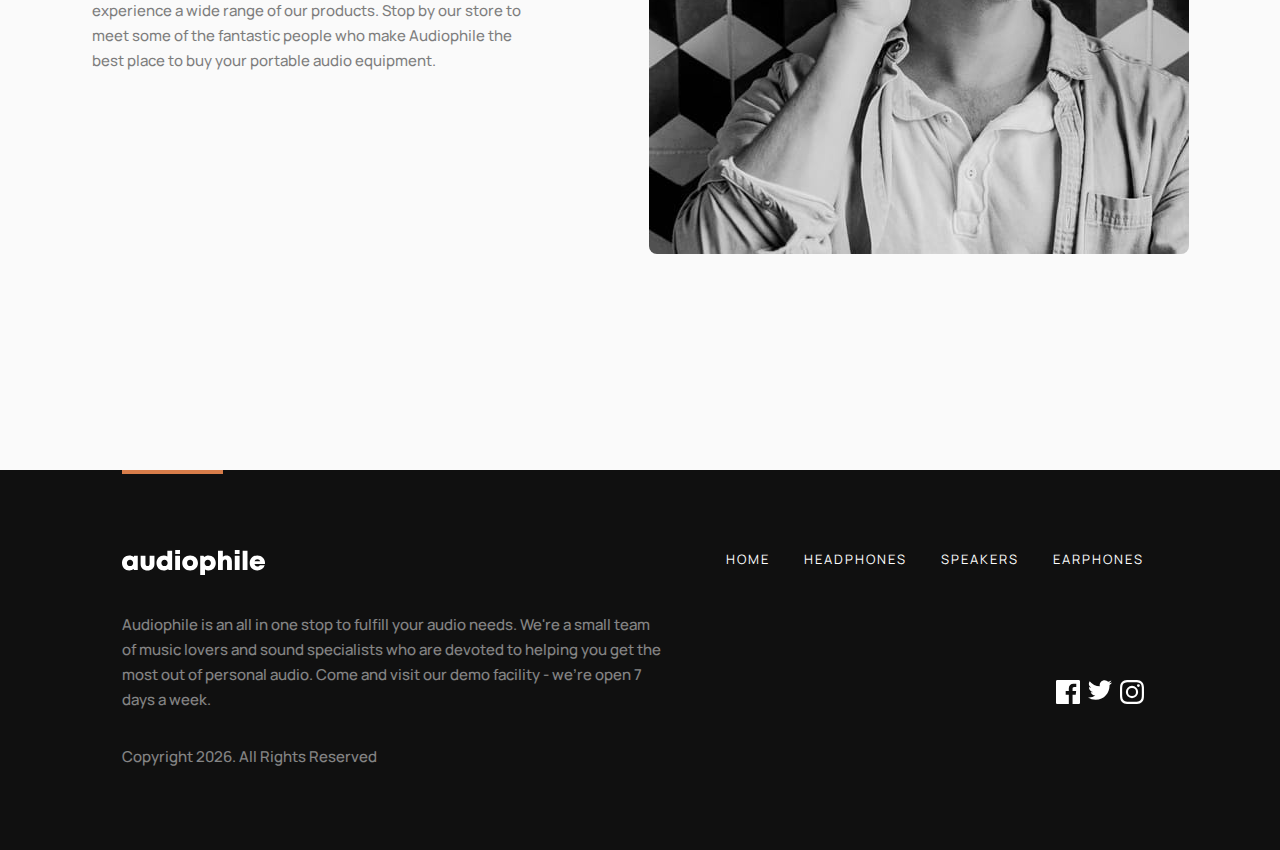
==== commit 314870b0: "updated mobile css" ====
--- a/index.html
+++ b/index.html
@@ -3,6 +3,7 @@
   <head>
     <meta charset="UTF-8" />
     <meta name="viewport" content="width=device-width, initial-scale=1.0" />
+  
 
     <link
       rel="icon"
@@ -141,7 +142,7 @@
           />
         </div>
 
-        <section>
+        <section class="zx9-info">
           <h2>ZX9 speaker</h2>
           <p>
             Upgrade to premium speakers that are phenomenally built to deliver
@@ -189,26 +190,7 @@
         <div class="audio-gear-img"></div>
       </article>
 
-      <!-- Best audio gear -->
-      <!-- <article class="page-product reverse-div" id="audio-gear">
-     
-      <div class="page-product-info reverse-text">
-         <h2> Bringing you the <span class="best">best</span>
-           audio gear</h2> 
-         <p> Located at the heart of New York City, Audiophile is the premier store for high end headphones,
-  earphones, speakers, and audio accessories. We have a large showroom and luxury demonstration
-  rooms available for you to browse and experience a wide range of our products. Stop by our store
-  to meet some of the fantastic people who make Audiophile the best place to buy your portable
-  audio equipment.</p>
-  
-  
-  
-      </div>
-        <div class="audio-gear-img page-product-img reverse-img">
-
-      </div>
-      
-    </article> -->
+    
     </main>
 
     <footer>
--- a/style.css
+++ b/style.css
@@ -21,6 +21,7 @@
   /* neutrals */
   --white: #ffffff;
   --black: #101010;
+  /* paddings */
 }
 
 body {
@@ -30,7 +31,6 @@
 
 /* *******************  navigation  ************************** */
 nav {
-  /* background-color: var(--text-color); */
   display: flex;
   justify-content: space-between;
   padding: 2rem 121.6px;
@@ -129,9 +129,7 @@
   text-transform: uppercase;
   gap: 1rem;
 }
-/* .cart-item-info{
-  vertical-align: middle;
-} */
+
 .cart-item-info h5 {
   font-size: 15px;
   font-style: normal;
@@ -169,7 +167,6 @@
 .cart-article .cart-list-item {
   display: flex;
   justify-content: space-between;
-  /* gap: 1rem; */
 }
 .cart-article .cart-list-item > div {
   display: flex;
@@ -302,8 +299,14 @@
 main {
   display: grid;
   place-content: center;
-  padding: 3rem 165px;
-  width: 100vw;
+  padding: 3rem 121.6px;
+  width: 100%;
+  margin: 0 auto;
+}
+
+main > article {
+  width: 100%;
+  margin: 0 auto;
 }
 
 /* product-list-home */
@@ -536,17 +539,18 @@
   background-color: var(--black);
   color: var(--gray-light);
   display: flex;
-  padding: 3rem;
+  padding: 5rem 121.6px;
   height: 380px;
-  gap: 0 15rem;
+  gap: 0 5vw;
   position: relative;
+  max-width: 100vw;
 }
 .footer-border {
   width: 101px;
   height: 4px;
   background-color: var(--primary-color);
   position: absolute;
-  left: 5%;
+  left: 121.6px;
   top: 0;
 }
 footer a {
@@ -778,7 +782,7 @@
   font-size: 15px;
   font-style: normal;
   font-weight: 500;
-  line-height: 25px; /* 166.667% */
+  line-height: 25px;
   opacity: 0.5;
   width: 554px;
 }
@@ -1009,14 +1013,14 @@
 
 /* ****************************for tablet view******************************** */
 
-@media screen and (min-width: 500px) and (max-width: 800px) {
+@media screen and (min-width:769px) and  (max-width: 1180px) {
   .nav-links {
     display: none;
   }
   nav {
     padding: 2rem;
     position: relative;
-    z-index: 1;
+    z-index: 99;
   }
   .menu-btn {
     display: block;
@@ -1031,42 +1035,34 @@
     right: 0;
     z-index: 9;
     padding: 2rem;
-    transition:  all 0.3s linear;
-  }
-
-  nav div.side-menu .side-links{
-  display: grid;
-  margin-left: 1rem;
-  margin-top: 50px;
-  }
-
-  nav div.side-menu .side-links .nav-link i{
-   margin-right: 1rem;
-   font-size: 1.5rem;
-  }
-  
-
-  nav .remove-menu{
+    transition: all 0.3s linear;
+  }
+
+  nav div.side-menu .side-links {
+    display: grid;
+    margin-left: 1rem;
+    margin-top: 50px;
+  }
+
+  nav div.side-menu .side-links .nav-link i {
+    margin-right: 1rem;
+    font-size: 1.5rem;
+  }
+
+  nav .remove-menu {
     position: absolute;
-    right:2rem;
-  }
-
-  
-nav .remove-menu .bi-x-lg{
-  color: var(--white);
-  cursor: pointer;
-  font-weight: 600;
-  font-size: 20px;
-   
-}
-
-nav .remove-menu .bi-x-lg:hover{
- color: var(--primary-color);
- 
-}
-
-  main {
-    padding: 90px 39px;
+    right: 2rem;
+  }
+
+  nav .remove-menu .bi-x-lg {
+    color: var(--white);
+    cursor: pointer;
+    font-weight: 600;
+    font-size: 20px;
+  }
+
+  nav .remove-menu .bi-x-lg:hover {
+    color: var(--primary-color);
   }
 
   .hero {
@@ -1104,30 +1100,27 @@
     width: 197.212px;
     height: 237px;
     top: 10%;
-    left: 30%;
-    /* right: 50%; */
+    left: 55%;
+    transform: translateX(-50%);
   }
 
   .zx9-speaker-home {
     margin-top: 98px;
     width: 100%;
+    height: 700px;
   }
   .zx9-speaker-home section {
     padding-top: 70%;
-    /* padding-right: 3rem; */
-    margin: 0 auto;
     width: 349px;
     height: 303px;
     text-align: center;
     letter-spacing: 2px;
   }
+
   .zx9-speaker-home section h2 {
     font-size: 56px;
   }
 
-  .zx9-speaker-home {
-    height: 700px;
-  }
   .zx7-speaker-home {
     margin-top: 39px;
     width: 100%;
@@ -1158,15 +1151,6 @@
     margin-bottom: 0;
   }
 
-  /* .best-gear-home section {
-    margin-top: 300px;
-    text-align: center;
-    margin-left: auto;
-    margin-right: auto;
-    width: 100%;
-    grid-area: text;
-  } */
-
   .best-gear-home section {
     margin-top: 0;
     margin-bottom: 0;
@@ -1198,7 +1182,7 @@
 
   footer {
     margin-top: 0;
-    /* width: 100vw; */
+    width: 100vw;
     flex-direction: column;
     position: relative;
     padding: 4rem 2rem;
@@ -1223,87 +1207,175 @@
 }
 
 /* *****************************for mobile portrait view ***************************************/
-@media screen and (max-width: 500px) {
+@media screen and (max-width: 768px)  {
+  .nav-links {
+    display: none;
+  }
+  nav {
+    padding: 2rem;
+    position: relative;
+    z-index: 99;
+  }
+  .menu-btn {
+    display: block;
+  }
+
+  nav div.side-menu {
+    background-color: var(--text-color);
+    height: 450px;
+    position: absolute;
+    top: 0;
+    left: 0;
+    right: 0;
+    z-index: 9;
+    padding: 2rem;
+    transition: all 0.3s linear;
+  }
+
+  nav div.side-menu .side-links {
+    display: grid;
+    margin-left: 1rem;
+    margin-top: 50px;
+  }
+
+  nav div.side-menu .side-links .nav-link i {
+    margin-right: 1rem;
+    font-size: 1.5rem;
+    z-index: inherit;
+  }
+
+  nav .remove-menu {
+    position: absolute;
+    right: 2rem;
+  }
+
+  nav .remove-menu .bi-x-lg {
+    color: var(--white);
+    cursor: pointer;
+    font-weight: 600;
+    font-size: 20px;
+  }
+
+  nav .remove-menu .bi-x-lg:hover {
+    color: var(--primary-color);
+  }
+  .nav-border-bottom {
+    margin: 0 1rem;
+  }
+
+  .logo {
+    position: absolute;
+    left: 35%;
+  }
+
+  .cart-article {
+    display: grid;
+    width: 80vw;
+  }
+
+  .hero {
+    background-image: url("./assets/home/mobile/image-header.jpg");
+  }
+  .hero img {
+    width: 100vw;
+  }
+
+  .hero-content {
+    text-align: center;
+    position: absolute;
+    left: 10vw;
+    width: 85vw;
+    margin-left: 0;
+  }
+
+  .hero-content h1 {
+    font-size: 40px;
+  }
+
+  .nav-border-bottom {
+    width: 85vw;
+  }
+
   main {
     display: grid;
     place-content: center;
-    padding: 0 24px;
-  }
-
-  .logo {
-    position: absolute;
-    left: 35%;
-  }
-
-  .cart-article {
-    display: grid;
-    width: 80vw;
-  }
-
-  .hero {
-    background-image: url("./assets/home/mobile/image-header.jpg");
-  }
-  .hero img {
+    align-items: center;
+    margin: 0 auto;
+    width: 100vw;
+    padding-bottom: 0;
+    margin-bottom: 0;
+  }
+
+  main > article {
     width: 100%;
-  }
-
-  .hero-content {
-    text-align: center;
-    position: absolute;
-    left: 10%;
-    margin-left: 0;
-  }
-
-  .hero-content h1 {
-    font-size: 48px;
-  }
-
-  .nav-border-bottom {
-    width: 85vw;
-  }
+    margin: 0 auto;
+  }
+  /* product list */
+
   .product-list-home {
     display: grid;
     grid-template-columns: 1fr;
-    width: 75%;
-    margin: 0 auto 50px;
+    place-content: center;
+    width: 55%;
+    margin-bottom: 0;
+    height: max-content;
   }
 
   .product-list-home section {
+    width: 100%;
+    height: auto;
     position: relative;
   }
-
-  .zx9-speaker-home {
-    width: 75%;
+  .product-list-home section img.thumbnail {
+    width: 79.916px;
+    height: 120px;
+    margin-top: -2rem;
+  }
+
+  /* speaker */
+  main .zx9-speaker-home {
+    width: 55%;
     height: 700px;
-    margin: 100px auto 30px;
-  }
+    display: grid;
+    place-content: center;
+  }
+
   .zx9-speaker-home img {
     width: 172.248px;
     height: 207px;
-    left: 30%;
-  }
-
-  .zx9-speaker-home section {
-    margin: 30% auto 0;
-  }
+    left: 50%;
+    transform: translateX(-50%);
+  }
+
+  .zx9-info {
+    position: absolute;
+    text-align: center;
+    top: 10%;
+    left: 57%;
+    transform: translateX(-50%);
+  }
+
   .zx9-speaker-home section h2 {
-    font-size: 36px;
+    font-size: 30px;
   }
   .zx9-speaker-home section p {
     font-size: 15px;
   }
-
+  /*  speaker */
   .zx7-speaker-home {
-    width: 75%;
-    margin: 30px auto;
-  }
+    width: 55%;
+    margin-bottom: 5rem;
+  }
+
+  /* earphones */
   .yx1-earphones-home {
     display: grid;
+    grid-template-columns: 1fr;
     grid-template-rows: 1fr 1fr;
-    gap: 30px;
+    gap: 1rem;
     height: 600px;
-    width: 75%;
-    margin: 30px auto;
+    width: 55%;
+    margin: 0 auto;
   }
   .yx1-earphones-home div {
     width: 100%;
@@ -1312,17 +1384,19 @@
   .yx1-earphones-section {
     margin-top: 0;
   }
+
+  /* best gear home */
 
   article.best-gear-home {
     grid-template-columns: 1fr;
     grid-template-areas:
       "image"
       "text";
-    margin-bottom: 80px;
+    place-content: center;
     gap: 30px;
     text-align: center;
-    width: 75%;
-    margin: 60px auto;
+    width: 55%;
+    height: max-content;
   }
 
   .best-gear-home section h2 {
@@ -1330,11 +1404,22 @@
     width: 327px;
   }
 
+  .cart-article {
+    width: 85%;
+   
+  }
+
+  .cart-increase-decrease .add-minus-btn {
+    width: 80px;
+    height: 32px;
+  }
+
   .best-gear-home section {
     grid-area: text;
-    width: 327px;
+    width: 100%;
     text-align: center;
     justify-self: center;
+    margin-top: 0;
   }
 
   .best-gear-home div.audio-gear-img {
@@ -1343,6 +1428,8 @@
     height: 352px;
     margin-bottom: 0;
     grid-area: image;
+    width: 90%;
+    margin: 0 auto;
   }
 
   /* checkout  */
@@ -1404,51 +1491,72 @@
     margin-top: 35%;
     width: 80vw;
   }
-
   /* footer */
   footer {
-    display: grid;
+    position: relative;
+    width: 100%;
+    min-height: 700px;
     padding: 3rem;
-    min-height: 700px;
-    width: 100%;
+    margin-top: 2rem;
     text-align: center;
-    position: relative;
-    place-items: center;
-    padding-bottom: 2rem;
-    margin-top: 200px;
   }
 
   .footer-border {
     width: 101px;
-    left: 42%;
+    left: 50%;
+    transform: translateX(-50%);
   }
 
   .footer-logo {
+    position: absolute;
+    top: 2rem;
+    left: 50%;
+    transform: translateX(-50%);
     margin-bottom: 2rem;
   }
 
   .footer-links {
+    position: absolute;
+    top: 8rem;
+    left: 50%;
+    transform: translateX(-50%);
     display: grid;
+    gap: 2rem;
+    width: max-content;
+    padding: 0;
+    list-style: none;
+    margin: 0;
+  }
+
+  .footer-info {
     position: absolute;
-    top: 20%;
-    place-items: center;
-    text-align: center;
-    width: 90vw;
-  }
-  .footer-info {
-    width: 80vw;
-    margin-top: 50%;
-  }
-  footer .copyright {
-    width: 80vw;
-    padding: 0;
-  }
-
-  /* social links */
+    top: 16rem;
+    left: 50%;
+    transform: translateX(-50%);
+    width: 80%;
+    max-width: 600px;
+    margin: 2rem 0;
+  }
+
   .social-links-footer {
     position: absolute;
-    top: 75%;
+    top: 24rem;
+    left: 50%;
+    transform: translateX(-50%);
+    display: flex;
+    justify-content: center;
+    width: 100%;
+    gap: 1rem;
+    margin-top: 2rem;
+  }
+
+  footer .copyright {
+    position: absolute;
+    bottom: 2rem;
+    left: 50%;
+    transform: translateX(-50%);
     width: 80%;
-    justify-content: center;
-  }
-}
+    max-width: 600px;
+    margin-top: 1rem;
+  }
+}
